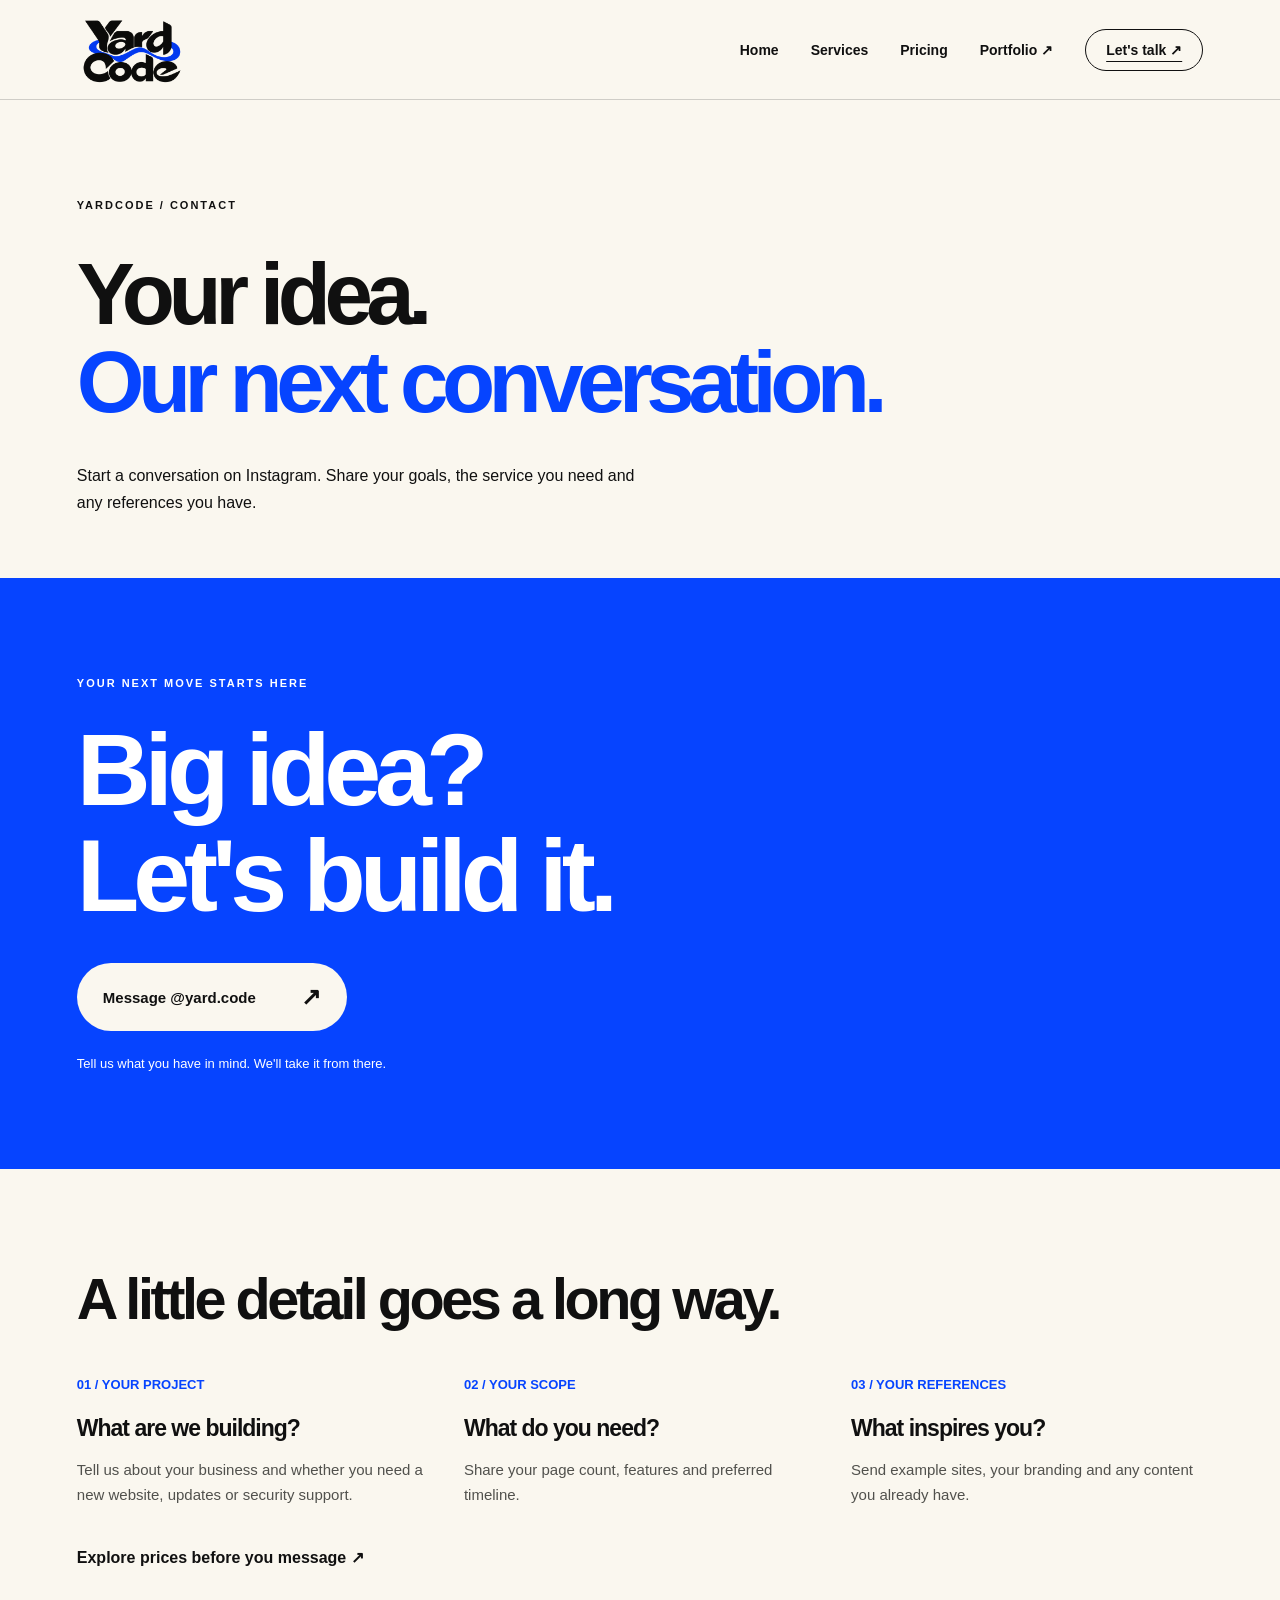
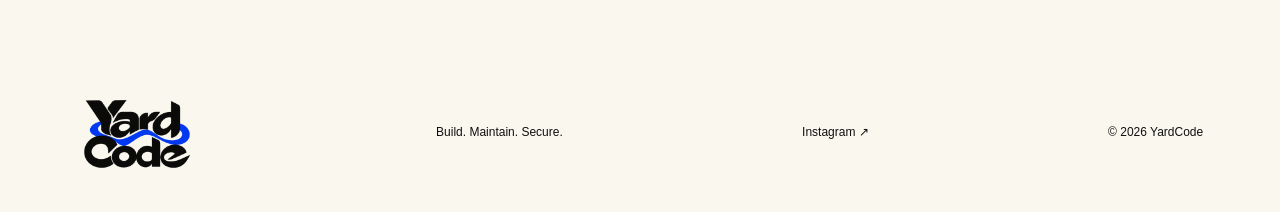
==== contact.html @ db1ac859 "Give navigation destinations their own pages" ====
<!doctype html>
<html lang="en"><head><meta charset="utf-8"><meta name="viewport" content="width=device-width,initial-scale=1"><meta name="description" content="YardCode web design, website maintenance and cybersecurity services. Explore transparent pricing in Jamaican dollars and discuss your project."><meta name="theme-color" content="#0644ff"><title>Contact — YardCode</title><link rel="stylesheet" href="style.css"><script src="app.js" defer></script></head>
<body><a class="skip" href="#main">Skip to content</a>
<header><a class="wordmark" href="index.html" aria-label="YardCode home"><img src="assets/yardcode-logo.png" alt="YardCode" width="1536" height="1024"></a><button class="menu" aria-expanded="false" aria-controls="navigation">Menu +</button><nav id="navigation" aria-label="Main navigation"><a href="index.html">Home</a><a href="services.html">Services</a><a href="pricing.html">Pricing</a><a href="https://kevorwilliams18-a11y.github.io/" target="_blank" rel="noopener noreferrer">Portfolio ↗</a><a class="small-cta" href="contact.html" aria-current="page">Let's talk ↗</a></nav></header>
<main id="main"><section class="page-intro section"><p class="eyebrow">YARDCODE / CONTACT</p><h1>Your idea.<br><em>Our next conversation.</em></h1><p>Start a conversation on Instagram. Share your goals, the service you need and any references you have.</p></section><section class="contact section" id="contact"><p class="eyebrow">YOUR NEXT MOVE STARTS HERE</p><h2>Big idea?<br>Let's build it.</h2><a class="button light instagram" href="https://www.instagram.com/yard.code?psln=MWxhOWpmZmo4ZGNocQ==">Message @yard.code <span>↗</span></a><p>Tell us what you have in mind. We'll take it from there.</p></section><section class="section"><h2>A little detail goes a long way.</h2><div class="process-grid"><article><b>01 / YOUR PROJECT</b><h3>What are we building?</h3><p>Tell us about your business and whether you need a new website, updates or security support.</p></article><article><b>02 / YOUR SCOPE</b><h3>What do you need?</h3><p>Share your page count, features and preferred timeline.</p></article><article><b>03 / YOUR REFERENCES</b><h3>What inspires you?</h3><p>Send example sites, your branding and any content you already have.</p></article></div><a class="text-link" href="pricing.html">Explore prices before you message ↗</a></section></main><footer><a class="wordmark" href="index.html"><img src="assets/yardcode-logo.png" alt="YardCode" width="1536" height="1024"></a><p>Build. Maintain. Secure.</p><a class="instagram" href="https://www.instagram.com/yard.code?psln=MWxhOWpmZmo4ZGNocQ==">Instagram ↗</a><small>© <span id="year">2026</span> YardCode</small></footer></body></html>
---- style.css ----
:root{--paper:#faf7ef;--ink:#101010;--blue:#0644ff;--line:#cfcdc7}*{box-sizing:border-box}html{scroll-behavior:smooth;scroll-padding-top:100px}body{margin:0;background:var(--paper);color:var(--ink);font-family:Arial,Helvetica,sans-serif}a{color:inherit;text-decoration:none}button{font:inherit;cursor:pointer}a:focus-visible,button:focus-visible,[tabindex]:focus-visible{outline:3px solid #ff9c30;outline-offset:5px}.skip{position:fixed;top:-100px;z-index:10;background:var(--ink);color:white;padding:15px}.skip:focus{top:0}header{height:100px;display:flex;justify-content:space-between;align-items:center;padding:0 6%;border-bottom:1px solid var(--line)}.wordmark{font-size:28px;font-weight:900;letter-spacing:-1.7px}.wordmark span{color:var(--blue)}.wordmark b{display:inline-block;margin-left:8px;color:var(--blue)}nav{display:flex;gap:32px;align-items:center;font-size:14px;font-weight:600}.small-cta{border:1px solid var(--ink);border-radius:30px;padding:12px 20px}.menu{display:none}.hero{padding:65px 6% 0;overflow:hidden}.eyebrow{font-size:11px;font-weight:700;letter-spacing:2px;line-height:1.7}.dot{width:8px;height:8px;background:var(--blue);border-radius:50%;display:inline-block;margin-right:8px}h1{font-size:clamp(52px,7.8vw,120px);font-weight:800;letter-spacing:-.075em;line-height:1.02;margin:35px 0}h1 em{font-style:normal;color:var(--blue)}.hero-bottom{display:flex;align-items:center;justify-content:space-between;max-width:1000px}.hero-bottom p{font-size:17px;line-height:1.6}.button{display:inline-flex;justify-content:space-between;gap:45px;align-items:center;background:var(--blue);color:white;border-radius:50px;padding:20px 26px;font-size:15px;font-weight:700;transition:transform .2s}.button:hover{transform:translateY(-3px)}.button span{font-size:24px}.hero-art{height:190px;position:relative;margin:25px -7% 0;display:grid;align-items:end;text-align:right;padding:0 7% 20px}.hero-art svg{position:absolute;width:100%;height:100%;inset:0;z-index:-1}.hero-art path{fill:none;stroke:var(--blue);stroke-width:35}.hero-art span{font-size:10px;letter-spacing:2px;font-weight:700}.section{padding:85px 6%}.section-top{display:flex;justify-content:space-between;gap:40px;align-items:end;margin-bottom:42px}h2{font-size:clamp(35px,4.5vw,65px);line-height:1.03;letter-spacing:-.06em;margin:16px 0}.section-top>p{font-size:14px;line-height:1.7}.service-grid,.process-grid{display:grid;grid-template-columns:repeat(3,1fr);gap:35px}.service-grid article{border-top:1px solid var(--ink);padding-top:28px}.icon{font-size:45px;color:var(--blue)}h3{font-size:23px;letter-spacing:-1px;margin:22px 0 14px}article p{font-size:15px;line-height:1.7;color:#51514d}article a{font-size:13px;font-weight:700;display:inline-block;margin-top:20px}.pricing{background:var(--ink);color:var(--paper)}.tabs{display:flex;gap:12px;border-bottom:1px solid #454545;padding:0 0 24px}.tabs button{background:transparent;border:1px solid #666;color:var(--paper);padding:14px 23px;border-radius:30px}.tabs button[aria-selected=true]{background:var(--blue);border-color:var(--blue)}.price-row{display:grid;grid-template-columns:1fr auto;gap:20px;border-bottom:1px solid #3a3a3a;padding:23px 0}.price-row h3{margin:0;font-size:18px;letter-spacing:-.4px}.price-row p{color:#b9b9b4;font-size:13px;margin:7px 0 0;line-height:1.5}.price-row strong{font-size:21px;white-space:nowrap}.terms{margin:28px 0 20px;border-left:3px solid var(--blue);padding-left:20px;font-size:13px;line-height:1.8;color:#d0d0cb}#price-reference{font-size:12px;text-decoration:underline}.process-grid{margin-top:45px}.process-grid b{color:var(--blue);font-size:13px}.portfolio{border-top:1px solid var(--line);border-bottom:1px solid var(--line);display:grid;grid-template-columns:1fr auto;gap:15px;margin-top:55px;padding:30px 0}.portfolio span{font-size:10px;letter-spacing:1.5px}.portfolio strong{font-size:28px;letter-spacing:-1px;grid-column:1}.portfolio b{font-size:40px;color:var(--blue);grid-column:2;grid-row:1/3}.contact{background:var(--blue);color:white;position:relative}.contact h2{font-size:clamp(60px,8vw,110px);margin:25px 0 35px}.light{background:var(--paper);color:var(--ink)}.contact>p:last-child{font-size:13px;margin-top:25px}footer{padding:40px 6%;display:flex;gap:25px;align-items:center;justify-content:space-between}footer p,footer a:not(.wordmark),footer small{font-size:12px}a:hover{text-decoration:underline}.button:hover,.wordmark:hover{text-decoration:none}@media(min-width:1500px){header,.section,.hero,footer{padding-left:max(6%,calc((100vw - 1320px)/2));padding-right:max(6%,calc((100vw - 1320px)/2))}}@media(max-width:700px){header{height:80px}.menu{display:block;background:none;border:1px solid var(--line);border-radius:20px;padding:9px 14px;font-size:13px}nav{display:none;position:absolute;top:80px;left:0;right:0;padding:25px 6%;background:var(--paper);z-index:3;border-bottom:1px solid var(--line);align-items:start}nav.open{display:flex;flex-direction:column;gap:25px}.hero{padding-top:40px}h1{font-size:clamp(47px,10vw,70px);margin:28px 0}.hero-bottom{align-items:start;flex-direction:column;gap:15px}.hero-bottom p{font-size:15px}.hero-art{height:140px;margin-top:30px}.hero-art span{font-size:8px}.section{padding-top:55px;padding-bottom:55px}.section-top{flex-direction:column;align-items:start;gap:5px}.service-grid,.process-grid{grid-template-columns:1fr;gap:30px}.service-grid article p{max-width:450px}.service-grid article a{margin-top:8px}.tabs{gap:7px}.tabs button{padding:12px 11px;font-size:12px}.price-row{gap:12px}.price-row h3{font-size:15px}.price-row strong{font-size:16px}.price-row p{font-size:12px}.process-grid h3{margin-top:10px}footer{flex-wrap:wrap;gap:20px}footer small{width:100%}.desktop{display:none}}@media(prefers-reduced-motion:reduce){html{scroll-behavior:auto}.button{transition:none}}
.wordmark{display:inline-flex;align-items:center}.wordmark img{display:block;width:110px;height:auto}footer .wordmark img{width:120px}@media(max-width:700px){.wordmark img{width:90px}}

nav a[aria-current="page"]{text-decoration:underline;text-underline-offset:6px}.page-intro{padding-bottom:45px}.page-intro h1{font-size:clamp(48px,6.8vw,96px)}.page-intro em{color:var(--blue);font-style:normal}.page-intro>p:last-child,.home-overview>p{max-width:580px;line-height:1.7}.page-actions{display:flex;align-items:center;gap:30px;flex-wrap:wrap;margin-top:30px}.text-link{display:inline-block;font-weight:700;margin-top:25px}.home-overview{border-top:1px solid var(--line)}@media(max-width:900px) and (min-width:701px){nav{gap:16px;font-size:12px}.small-cta{padding:12px}}
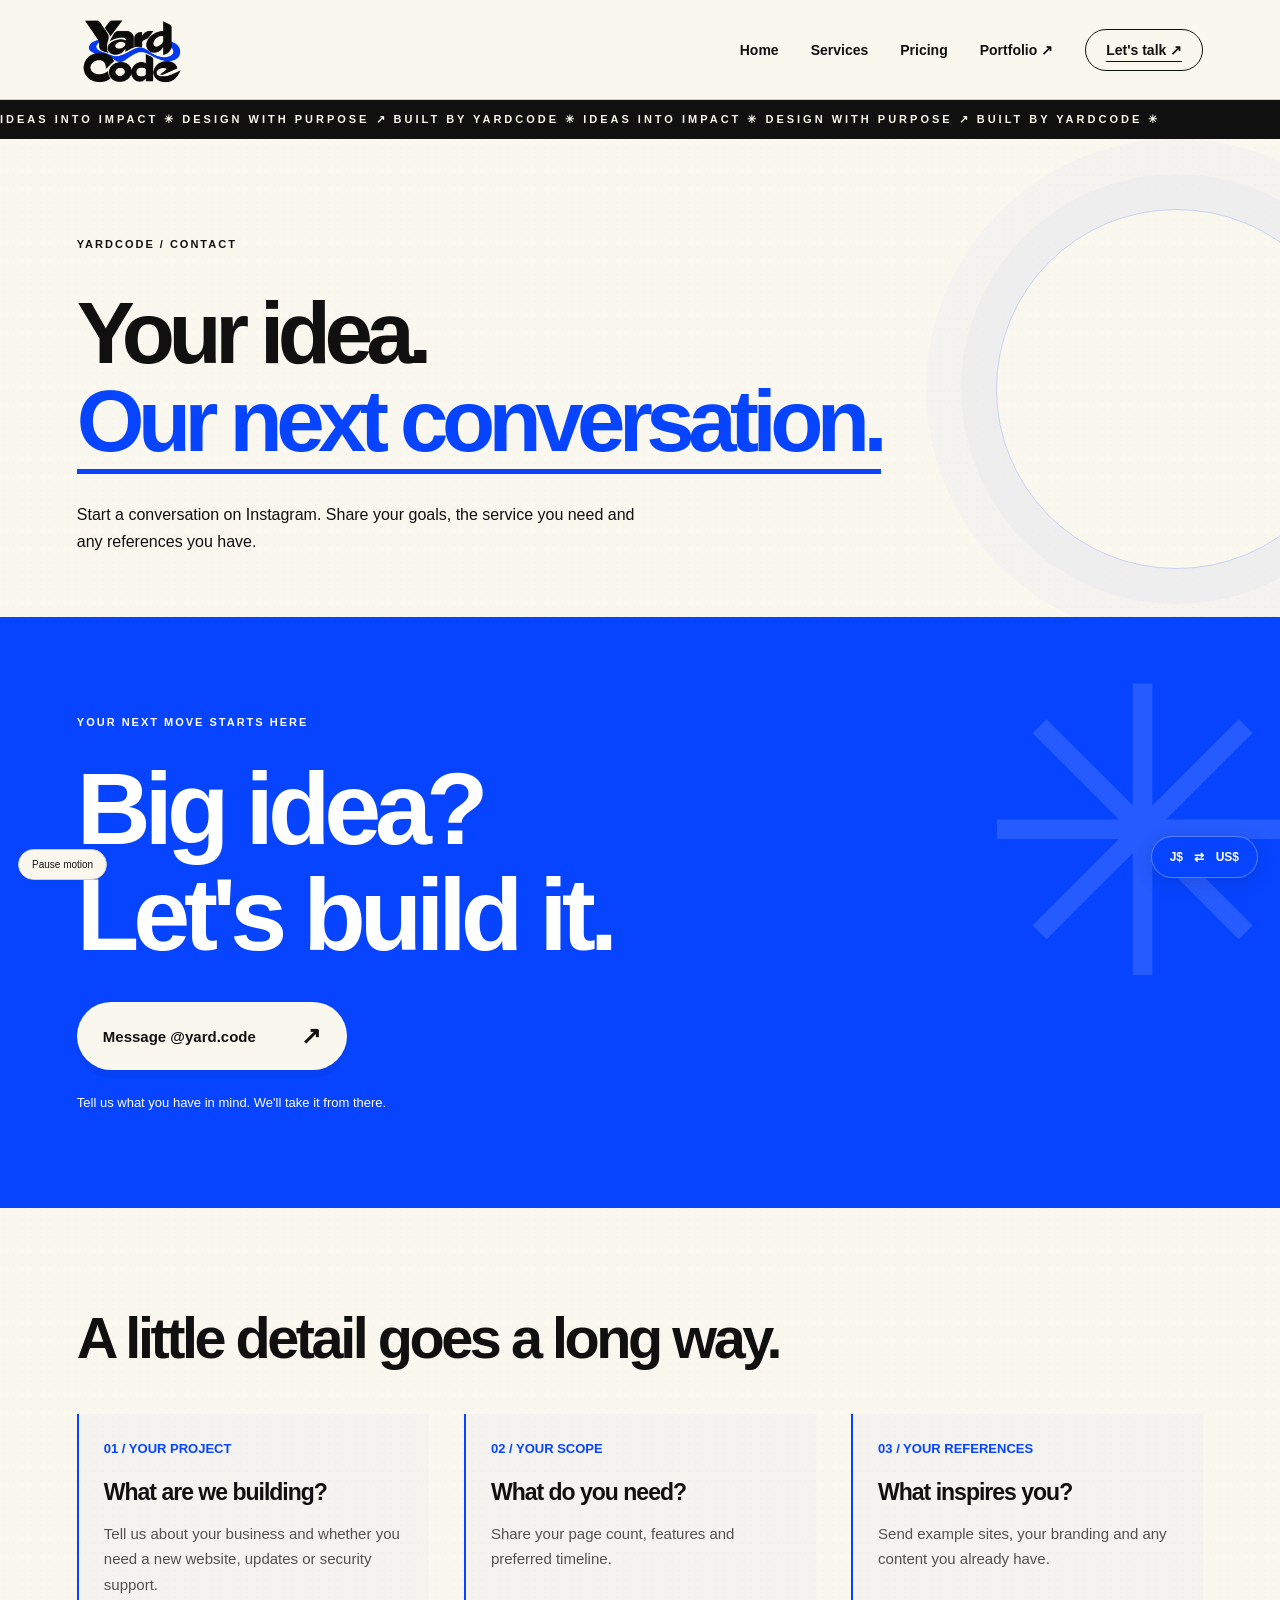
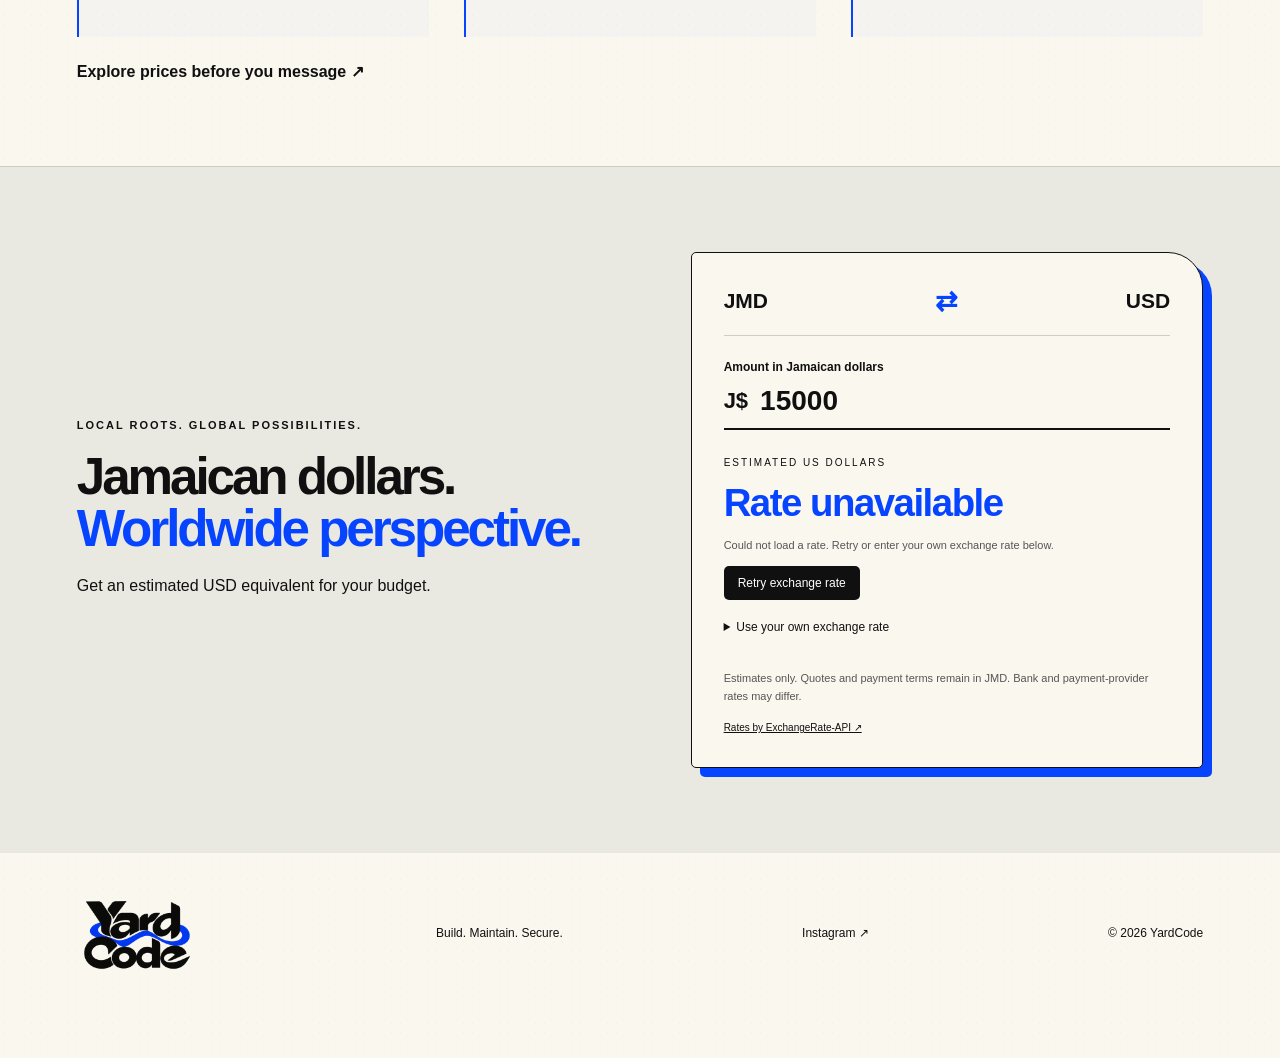
==== commit 7b10f0a1: "Add USD converter and animated studio design" ====
--- a/contact.html
+++ b/contact.html
@@ -1,6 +1,7 @@
 <!doctype html>
-<html lang="en"><head><meta charset="utf-8"><meta name="viewport" content="width=device-width,initial-scale=1"><meta name="description" content="YardCode web design, website maintenance and cybersecurity services. Explore transparent pricing in Jamaican dollars and discuss your project."><meta name="theme-color" content="#0644ff"><title>Contact — YardCode</title><link rel="stylesheet" href="style.css"><script src="app.js" defer></script></head>
+<html lang="en"><head><meta charset="utf-8"><meta name="viewport" content="width=device-width,initial-scale=1"><meta name="description" content="YardCode web design, website maintenance and cybersecurity services. Explore transparent pricing in Jamaican dollars and discuss your project."><meta name="theme-color" content="#0644ff"><title>Contact — YardCode</title><link rel="stylesheet" href="style.css?v=4"><script src="app.js?v=4" defer></script></head>
 <body><a class="skip" href="#main">Skip to content</a>
-<header><a class="wordmark" href="index.html" aria-label="YardCode home"><img src="assets/yardcode-logo.png" alt="YardCode" width="1536" height="1024"></a><button class="menu" aria-expanded="false" aria-controls="navigation">Menu +</button><nav id="navigation" aria-label="Main navigation"><a href="index.html">Home</a><a href="services.html">Services</a><a href="pricing.html">Pricing</a><a href="https://kevorwilliams18-a11y.github.io/" target="_blank" rel="noopener noreferrer">Portfolio ↗</a><a class="small-cta" href="contact.html" aria-current="page">Let's talk ↗</a></nav></header>
-<main id="main"><section class="page-intro section"><p class="eyebrow">YARDCODE / CONTACT</p><h1>Your idea.<br><em>Our next conversation.</em></h1><p>Start a conversation on Instagram. Share your goals, the service you need and any references you have.</p></section><section class="contact section" id="contact"><p class="eyebrow">YOUR NEXT MOVE STARTS HERE</p><h2>Big idea?<br>Let's build it.</h2><a class="button light instagram" href="https://www.instagram.com/yard.code?psln=MWxhOWpmZmo4ZGNocQ==">Message @yard.code <span>↗</span></a><p>Tell us what you have in mind. We'll take it from there.</p></section><section class="section"><h2>A little detail goes a long way.</h2><div class="process-grid"><article><b>01 / YOUR PROJECT</b><h3>What are we building?</h3><p>Tell us about your business and whether you need a new website, updates or security support.</p></article><article><b>02 / YOUR SCOPE</b><h3>What do you need?</h3><p>Share your page count, features and preferred timeline.</p></article><article><b>03 / YOUR REFERENCES</b><h3>What inspires you?</h3><p>Send example sites, your branding and any content you already have.</p></article></div><a class="text-link" href="pricing.html">Explore prices before you message ↗</a></section></main><footer><a class="wordmark" href="index.html"><img src="assets/yardcode-logo.png" alt="YardCode" width="1536" height="1024"></a><p>Build. Maintain. Secure.</p><a class="instagram" href="https://www.instagram.com/yard.code?psln=MWxhOWpmZmo4ZGNocQ==">Instagram ↗</a><small>© <span id="year">2026</span> YardCode</small></footer></body></html>
+<header><a class="wordmark" href="index.html" aria-label="YardCode home"><img src="assets/yardcode-logo.png" alt="YardCode" width="1536" height="1024"></a><button class="menu" aria-expanded="false" aria-controls="navigation">Menu +</button><nav id="navigation" aria-label="Main navigation"><a href="index.html">Home</a><a href="services.html">Services</a><a href="pricing.html">Pricing</a><a href="https://kevorwilliams18-a11y.github.io/" target="_blank" rel="noopener noreferrer">Portfolio ↗</a><a class="small-cta" href="contact.html" aria-current="page">Let's talk ↗</a></nav></header><div class="brand-ticker" aria-hidden="true"><div>IDEAS INTO IMPACT ✳ DESIGN WITH PURPOSE ↗ BUILT BY YARDCODE ✳ IDEAS INTO IMPACT ✳ DESIGN WITH PURPOSE ↗ BUILT BY YARDCODE ✳</div></div>
+<main id="main"><section class="page-intro section"><p class="eyebrow">YARDCODE / CONTACT</p><h1>Your idea.<br><em>Our next conversation.</em></h1><p>Start a conversation on Instagram. Share your goals, the service you need and any references you have.</p></section><section class="contact section" id="contact"><p class="eyebrow">YOUR NEXT MOVE STARTS HERE</p><h2>Big idea?<br>Let's build it.</h2><a class="button light instagram" href="https://www.instagram.com/yard.code?psln=MWxhOWpmZmo4ZGNocQ==">Message @yard.code <span>↗</span></a><p>Tell us what you have in mind. We'll take it from there.</p></section><section class="section"><h2>A little detail goes a long way.</h2><div class="process-grid"><article><b>01 / YOUR PROJECT</b><h3>What are we building?</h3><p>Tell us about your business and whether you need a new website, updates or security support.</p></article><article><b>02 / YOUR SCOPE</b><h3>What do you need?</h3><p>Share your page count, features and preferred timeline.</p></article><article><b>03 / YOUR REFERENCES</b><h3>What inspires you?</h3><p>Send example sites, your branding and any content you already have.</p></article></div><a class="text-link" href="pricing.html">Explore prices before you message ↗</a></section><section class="section currency-section" id="currency-converter"><div><p class="eyebrow">LOCAL ROOTS. GLOBAL POSSIBILITIES.</p><h2>Jamaican dollars.<br><em>Worldwide perspective.</em></h2><p>Get an estimated USD equivalent for your budget.</p></div><div class="converter-card"><div class="converter-heading"><span>JMD</span><b>⇄</b><span>USD</span></div><label for="jmd-amount">Amount in Jamaican dollars</label><div class="amount-field"><span>J$</span><input id="jmd-amount" type="number" min="0" step="any" value="15000" inputmode="decimal"></div><p class="conversion-label">ESTIMATED US DOLLARS</p><output id="usd-result" for="jmd-amount" aria-live="polite">Loading rate…</output><p id="fx-status" role="status">Checking the latest available exchange rate.</p><button type="button" id="fx-retry" hidden>Retry exchange rate</button><details class="manual-rate"><summary>Use your own exchange rate</summary><label for="manual-rate">JMD for 1 USD</label><input id="manual-rate" type="number" min="0.000001" step="any" placeholder="Enter a rate"><button type="button" id="fx-manual">Apply rate</button></details><p class="fx-note">Estimates only. Quotes and payment terms remain in JMD. Bank and payment-provider rates may differ.</p><a href="https://www.exchangerate-api.com" target="_blank" rel="noopener noreferrer">Rates by ExchangeRate-API ↗</a></div></section><a class="converter-fab" href="#currency-converter" aria-label="Open JMD to USD converter">J$ <span>⇄</span> US$</a><button class="motion-toggle" type="button" aria-pressed="false">Pause motion</button></main><footer><a class="wordmark" href="index.html"><img src="assets/yardcode-logo.png" alt="YardCode" width="1536" height="1024"></a><p>Build. Maintain. Secure.</p><a class="instagram" href="https://www.instagram.com/yard.code?psln=MWxhOWpmZmo4ZGNocQ==">Instagram ↗</a><small>© <span id="year">2026</span> YardCode</small></footer></body></html>
 
+
--- a/style.css
+++ b/style.css
@@ -2,3 +2,13 @@
 .wordmark{display:inline-flex;align-items:center}.wordmark img{display:block;width:110px;height:auto}footer .wordmark img{width:120px}@media(max-width:700px){.wordmark img{width:90px}}
 
 nav a[aria-current="page"]{text-decoration:underline;text-underline-offset:6px}.page-intro{padding-bottom:45px}.page-intro h1{font-size:clamp(48px,6.8vw,96px)}.page-intro em{color:var(--blue);font-style:normal}.page-intro>p:last-child,.home-overview>p{max-width:580px;line-height:1.7}.page-actions{display:flex;align-items:center;gap:30px;flex-wrap:wrap;margin-top:30px}.text-link{display:inline-block;font-weight:700;margin-top:25px}.home-overview{border-top:1px solid var(--line)}@media(max-width:900px) and (min-width:701px){nav{gap:16px;font-size:12px}.small-cta{padding:12px}}
+
+.service-jump{padding-top:20px;padding-bottom:30px}.service-jump .page-actions{margin-top:15px;font-size:14px;font-weight:700}.service-catalog{border-top:1px solid var(--line)}.catalog-intro{max-width:690px;font-size:17px;line-height:1.7;margin:22px 0 35px}.catalog-grid{display:grid;grid-template-columns:repeat(2,minmax(0,1fr));gap:0 45px}.catalog-grid article{border-top:1px solid var(--line);padding:6px 0 22px}.catalog-grid h3{font-size:21px}.catalog-note{border-left:3px solid var(--blue);padding-left:18px;font-size:13px;line-height:1.7;max-width:700px;margin:25px 0 0}@media(max-width:700px){.catalog-grid{grid-template-columns:1fr}.service-jump .page-actions{gap:20px}.catalog-intro{font-size:15px}}
+
+/* YardCode: the electric studio */
+body{background-image:radial-gradient(#0644ff0c .7px,transparent .7px);background-size:9px 9px}header{background:var(--paper);position:relative;z-index:5}.wordmark{transition:transform .35s}.wordmark:hover{transform:rotate(-5deg) scale(1.05)}nav a{position:relative}nav a:not(.small-cta):after{content:'';position:absolute;height:2px;left:0;right:0;bottom:-7px;background:var(--blue);transform:scaleX(0);transform-origin:left;transition:transform .3s}nav a:hover:after{transform:scaleX(1)}
+.brand-ticker{background:var(--ink);color:var(--paper);overflow:hidden;padding:13px 0;font-size:11px;letter-spacing:3px;font-weight:700;white-space:nowrap}.brand-ticker>div{width:max-content;animation:ticker-drift 30s linear infinite}.hero,.page-intro{position:relative;isolation:isolate}.hero:before,.page-intro:before{content:'';position:absolute;z-index:-1;width:clamp(180px,28vw,440px);aspect-ratio:1;right:-6%;top:70px;border:1px solid #0644ff35;border-radius:50%;box-shadow:0 0 0 35px #0644ff06,0 0 0 70px #0644ff05;animation:orbit-breathe 9s ease-in-out infinite;pointer-events:none}.hero h1,.page-intro h1{animation:headline-arrive .8s both}.hero h1 em,.page-intro h1 em{position:relative}.hero h1 em:after,.page-intro h1 em:after{content:'';position:absolute;left:0;right:0;bottom:-5px;height:5px;background:var(--blue);transform-origin:left;animation:ink-line 1s .6s both}.hero-art svg{animation:ribbon-flow 7s ease-in-out infinite alternate}.dot{animation:signal-pulse 2.5s infinite}.button{box-shadow:0 8px 0 #0000000c;transition:transform .25s,box-shadow .25s}.button:hover{transform:translateY(-5px) rotate(-1deg);box-shadow:0 13px 0 #00000012}.button span{transition:transform .3s}.button:hover span{transform:translate(4px,-4px)}
+.catalog-grid{counter-reset:offer}.catalog-grid article{counter-increment:offer;position:relative;padding:25px 24px 25px;border:1px solid var(--line);margin-bottom:16px;border-radius:4px 24px 4px 4px;background:#faf7efcc;transition:transform .3s,background .3s,box-shadow .3s}.catalog-grid article:before{content:counter(offer,decimal-leading-zero);font-size:10px;letter-spacing:2px;color:var(--blue);font-weight:bold}.catalog-grid article:after{content:'↗';position:absolute;right:22px;top:20px;color:var(--blue);font-size:22px;transition:transform .3s}.catalog-grid article:hover{transform:translateY(-5px);background:#fffdf8;box-shadow:6px 7px 0 #0644ff14}.catalog-grid article:hover:after{transform:rotate(45deg)}.catalog-grid h3{margin-top:16px}.catalog-grid article p{margin-bottom:0}.process-grid article{padding:25px;border-left:2px solid var(--blue);background:#0644ff05;transition:background .3s}.process-grid article:hover{background:#0644ff0c}.portfolio{transition:padding .3s,background .3s}.portfolio:hover{padding-left:20px;padding-right:20px;background:#0644ff08}.contact{overflow:hidden}.contact:after{content:'✳';position:absolute;font-size:400px;line-height:1;right:-30px;top:20px;opacity:.12;animation:studio-spin 70s linear infinite;pointer-events:none}
+.currency-section{background:#eae9e1;display:grid;grid-template-columns:1.1fr 1fr;gap:50px;align-items:center;border-top:1px solid var(--line);position:relative}.currency-section h2{font-size:clamp(34px,4vw,58px)}.currency-section h2 em{font-style:normal;color:var(--blue)}.currency-section>div>p:not(.eyebrow){line-height:1.7}.converter-card{background:var(--paper);padding:32px;border:1px solid var(--ink);border-radius:5px 35px 5px 5px;box-shadow:9px 9px 0 var(--blue)}.converter-heading{display:flex;align-items:center;justify-content:space-between;border-bottom:1px solid var(--line);padding-bottom:18px;margin-bottom:24px;font-weight:800;font-size:21px}.converter-heading b{color:var(--blue);font-size:27px}.converter-card label{display:block;font-size:12px;font-weight:700;margin-bottom:10px}.amount-field{display:flex;align-items:center;border-bottom:2px solid var(--ink);padding-bottom:10px;gap:10px;font-weight:700;font-size:22px}.amount-field input{width:100%;border:0;background:transparent;font:inherit;font-size:28px;min-width:0;color:var(--ink)}.converter-card input:focus-visible{outline:2px solid var(--blue);outline-offset:3px}.conversion-label{font-size:10px;letter-spacing:2px;margin:24px 0 10px}.converter-card output{display:block;color:var(--blue);font-size:clamp(27px,3vw,42px);font-weight:800;letter-spacing:-1.5px;overflow-wrap:anywhere}#fx-status,.fx-note{font-size:11px;line-height:1.7;color:#555}.converter-card>a{font-size:10px;text-decoration:underline}.manual-rate{font-size:12px;margin:20px 0}.manual-rate summary{cursor:pointer;margin-bottom:15px}.manual-rate input{width:100%;padding:10px;border:1px solid var(--line);border-radius:4px;background:var(--paper);margin-bottom:10px}.manual-rate button,#fx-retry{background:var(--ink);border:0;color:white;padding:10px 14px;border-radius:5px;font-size:12px}.converter-fab{position:fixed;z-index:8;bottom:22px;right:22px;border:1px solid #ffffff50;background:var(--blue);color:white;padding:13px 18px;border-radius:30px;box-shadow:0 4px 20px #0002;font-size:12px;font-weight:700;transition:transform .3s}.converter-fab:hover{transform:translateY(-4px);text-decoration:none}.converter-fab span{padding:0 8px}.motion-toggle{position:fixed;z-index:8;bottom:20px;left:18px;background:var(--paper);color:var(--ink);border:1px solid var(--line);padding:9px 13px;border-radius:20px;font-size:10px}.currency-switch{display:flex;gap:10px;align-items:center;flex-wrap:wrap;margin-bottom:28px;font-size:12px}.currency-switch button{border:1px solid #777;background:none;color:var(--paper);padding:10px 18px;border-radius:22px}.currency-switch button[aria-pressed=true]{background:var(--paper);color:var(--ink)}.currency-switch button:disabled{opacity:.4;cursor:wait}#pricing-fx-note{width:100%;font-size:11px;color:#b9b9b4}.reveal{opacity:0;transform:translateY(22px);transition:opacity .65s var(--delay,0ms),transform .65s var(--delay,0ms)}.reveal.is-visible{opacity:1;transform:translateY(0)}footer{padding-bottom:85px}
+@keyframes ticker-drift{to{transform:translateX(-50%)}}@keyframes orbit-breathe{50%{transform:translate(-25px,20px) scale(.88)}}@keyframes ribbon-flow{to{transform:translateY(12px) scaleX(1.05)}}@keyframes headline-arrive{from{opacity:0;transform:translateY(20px)}to{opacity:1;transform:translateY(0)}}@keyframes ink-line{from{transform:scaleX(0)}to{transform:scaleX(1)}}@keyframes signal-pulse{50%{box-shadow:0 0 0 6px #0644ff15}}@keyframes studio-spin{to{transform:rotate(360deg)}}
+.motion-paused *,.motion-paused *:before,.motion-paused *:after{animation:none!important;transition:none!important}.motion-paused .reveal{opacity:1;transform:none}.motion-paused{scroll-behavior:auto}@media(max-width:700px){.currency-section{grid-template-columns:1fr;gap:30px}.converter-card{padding:24px;box-shadow:6px 6px 0 var(--blue)}.brand-ticker{font-size:9px;padding:10px 0}.hero:before,.page-intro:before{opacity:.5}.converter-fab{bottom:15px;right:12px;font-size:11px}.contact:after{font-size:260px}.motion-toggle{bottom:17px;left:12px}.catalog-grid article:hover{transform:none}.hero h1 em:after,.page-intro h1 em:after{height:3px}}@media(prefers-reduced-motion:reduce){*,*:before,*:after{animation:none!important;transition:none!important}.reveal{opacity:1;transform:none}}
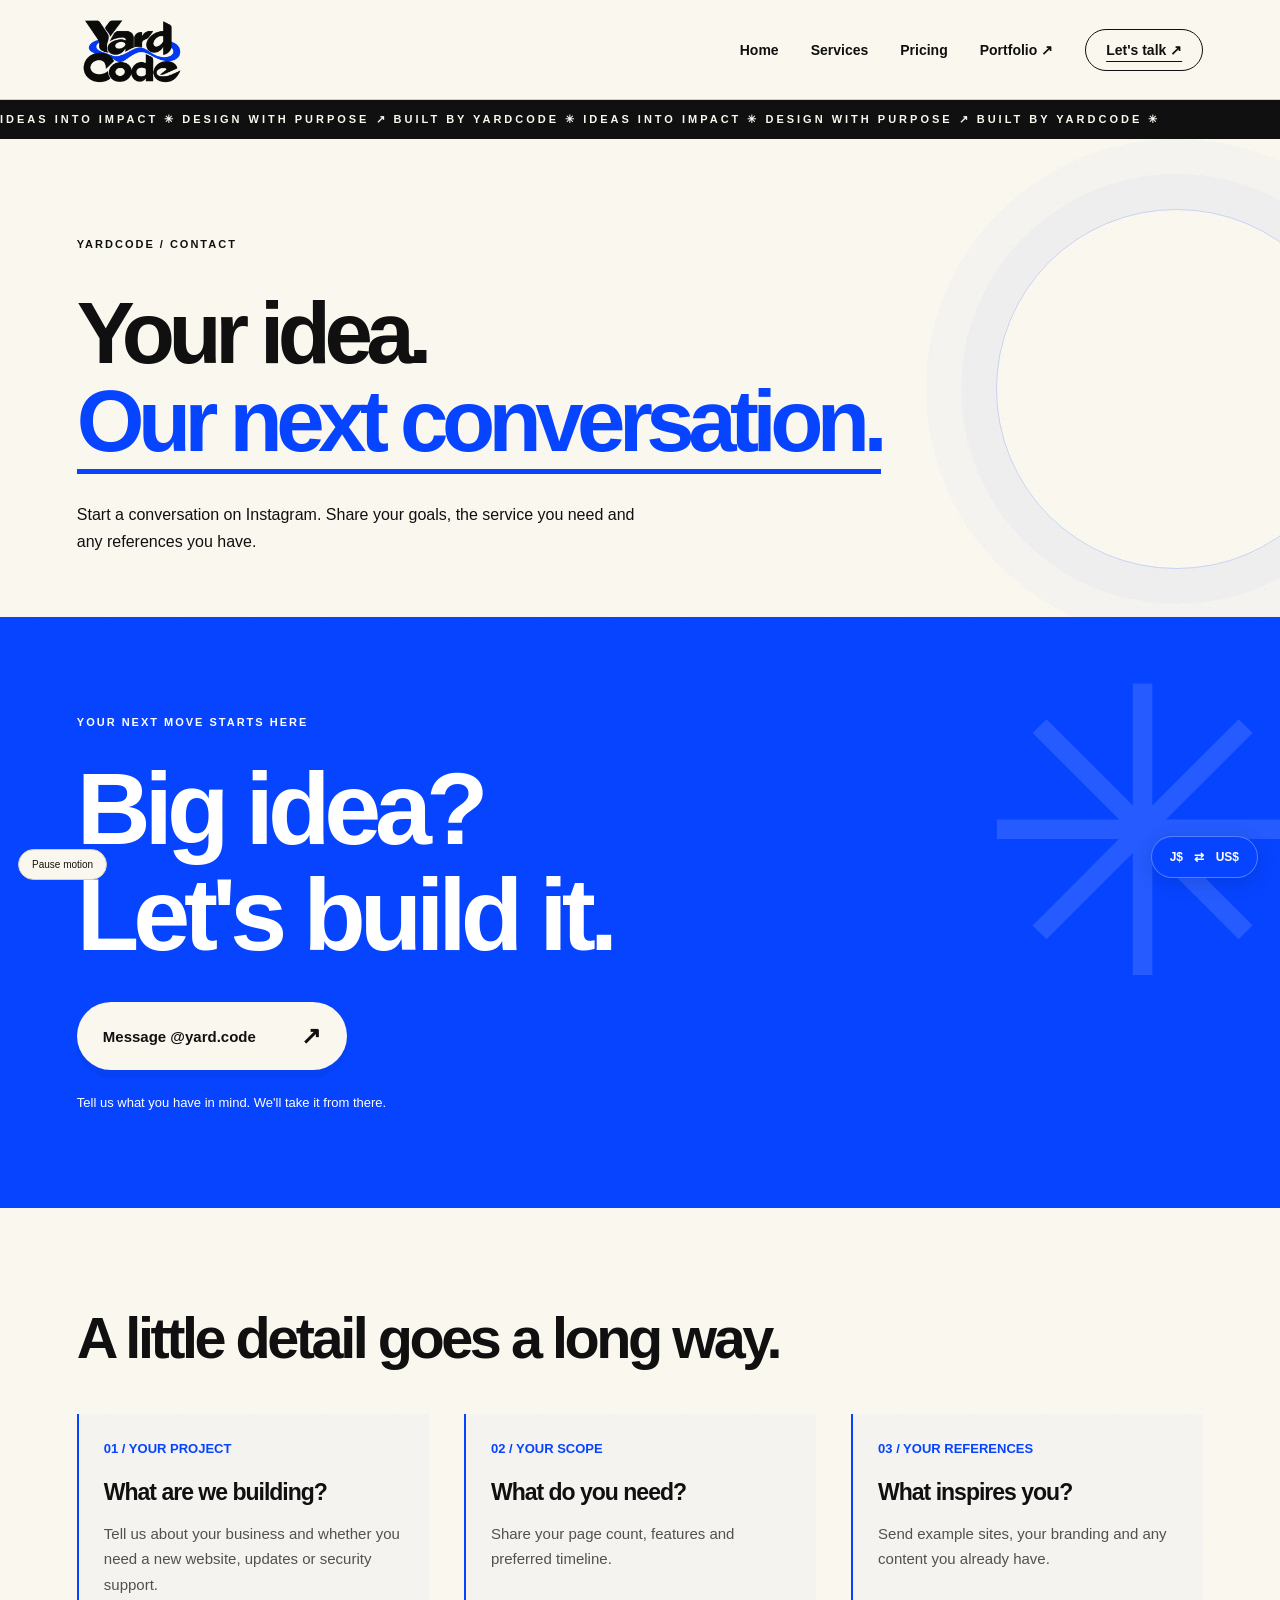
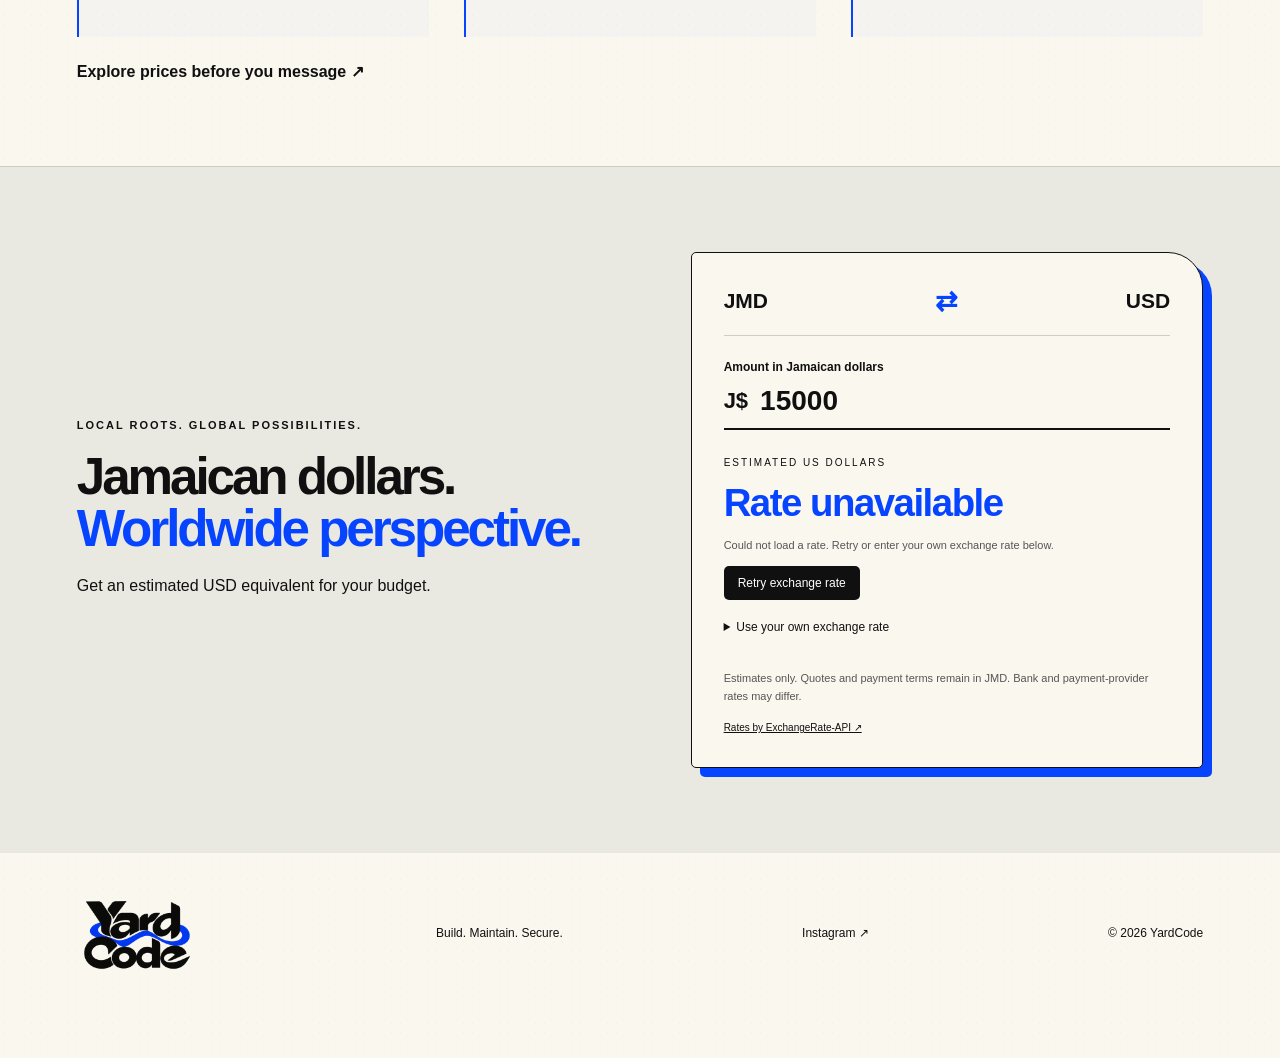
==== commit 7a9ad8c0: "Keep animated accents within page boundaries" ====
--- a/contact.html
+++ b/contact.html
@@ -1,7 +1,8 @@
 <!doctype html>
-<html lang="en"><head><meta charset="utf-8"><meta name="viewport" content="width=device-width,initial-scale=1"><meta name="description" content="YardCode web design, website maintenance and cybersecurity services. Explore transparent pricing in Jamaican dollars and discuss your project."><meta name="theme-color" content="#0644ff"><title>Contact — YardCode</title><link rel="stylesheet" href="style.css?v=4"><script src="app.js?v=4" defer></script></head>
+<html lang="en"><head><meta charset="utf-8"><meta name="viewport" content="width=device-width,initial-scale=1"><meta name="description" content="YardCode web design, website maintenance and cybersecurity services. Explore transparent pricing in Jamaican dollars and discuss your project."><meta name="theme-color" content="#0644ff"><title>Contact — YardCode</title><link rel="stylesheet" href="style.css?v=5"><script src="app.js?v=4" defer></script></head>
 <body><a class="skip" href="#main">Skip to content</a>
 <header><a class="wordmark" href="index.html" aria-label="YardCode home"><img src="assets/yardcode-logo.png" alt="YardCode" width="1536" height="1024"></a><button class="menu" aria-expanded="false" aria-controls="navigation">Menu +</button><nav id="navigation" aria-label="Main navigation"><a href="index.html">Home</a><a href="services.html">Services</a><a href="pricing.html">Pricing</a><a href="https://kevorwilliams18-a11y.github.io/" target="_blank" rel="noopener noreferrer">Portfolio ↗</a><a class="small-cta" href="contact.html" aria-current="page">Let's talk ↗</a></nav></header><div class="brand-ticker" aria-hidden="true"><div>IDEAS INTO IMPACT ✳ DESIGN WITH PURPOSE ↗ BUILT BY YARDCODE ✳ IDEAS INTO IMPACT ✳ DESIGN WITH PURPOSE ↗ BUILT BY YARDCODE ✳</div></div>
 <main id="main"><section class="page-intro section"><p class="eyebrow">YARDCODE / CONTACT</p><h1>Your idea.<br><em>Our next conversation.</em></h1><p>Start a conversation on Instagram. Share your goals, the service you need and any references you have.</p></section><section class="contact section" id="contact"><p class="eyebrow">YOUR NEXT MOVE STARTS HERE</p><h2>Big idea?<br>Let's build it.</h2><a class="button light instagram" href="https://www.instagram.com/yard.code?psln=MWxhOWpmZmo4ZGNocQ==">Message @yard.code <span>↗</span></a><p>Tell us what you have in mind. We'll take it from there.</p></section><section class="section"><h2>A little detail goes a long way.</h2><div class="process-grid"><article><b>01 / YOUR PROJECT</b><h3>What are we building?</h3><p>Tell us about your business and whether you need a new website, updates or security support.</p></article><article><b>02 / YOUR SCOPE</b><h3>What do you need?</h3><p>Share your page count, features and preferred timeline.</p></article><article><b>03 / YOUR REFERENCES</b><h3>What inspires you?</h3><p>Send example sites, your branding and any content you already have.</p></article></div><a class="text-link" href="pricing.html">Explore prices before you message ↗</a></section><section class="section currency-section" id="currency-converter"><div><p class="eyebrow">LOCAL ROOTS. GLOBAL POSSIBILITIES.</p><h2>Jamaican dollars.<br><em>Worldwide perspective.</em></h2><p>Get an estimated USD equivalent for your budget.</p></div><div class="converter-card"><div class="converter-heading"><span>JMD</span><b>⇄</b><span>USD</span></div><label for="jmd-amount">Amount in Jamaican dollars</label><div class="amount-field"><span>J$</span><input id="jmd-amount" type="number" min="0" step="any" value="15000" inputmode="decimal"></div><p class="conversion-label">ESTIMATED US DOLLARS</p><output id="usd-result" for="jmd-amount" aria-live="polite">Loading rate…</output><p id="fx-status" role="status">Checking the latest available exchange rate.</p><button type="button" id="fx-retry" hidden>Retry exchange rate</button><details class="manual-rate"><summary>Use your own exchange rate</summary><label for="manual-rate">JMD for 1 USD</label><input id="manual-rate" type="number" min="0.000001" step="any" placeholder="Enter a rate"><button type="button" id="fx-manual">Apply rate</button></details><p class="fx-note">Estimates only. Quotes and payment terms remain in JMD. Bank and payment-provider rates may differ.</p><a href="https://www.exchangerate-api.com" target="_blank" rel="noopener noreferrer">Rates by ExchangeRate-API ↗</a></div></section><a class="converter-fab" href="#currency-converter" aria-label="Open JMD to USD converter">J$ <span>⇄</span> US$</a><button class="motion-toggle" type="button" aria-pressed="false">Pause motion</button></main><footer><a class="wordmark" href="index.html"><img src="assets/yardcode-logo.png" alt="YardCode" width="1536" height="1024"></a><p>Build. Maintain. Secure.</p><a class="instagram" href="https://www.instagram.com/yard.code?psln=MWxhOWpmZmo4ZGNocQ==">Instagram ↗</a><small>© <span id="year">2026</span> YardCode</small></footer></body></html>
 
 
+
--- a/style.css
+++ b/style.css
@@ -12,3 +12,4 @@
 .currency-section{background:#eae9e1;display:grid;grid-template-columns:1.1fr 1fr;gap:50px;align-items:center;border-top:1px solid var(--line);position:relative}.currency-section h2{font-size:clamp(34px,4vw,58px)}.currency-section h2 em{font-style:normal;color:var(--blue)}.currency-section>div>p:not(.eyebrow){line-height:1.7}.converter-card{background:var(--paper);padding:32px;border:1px solid var(--ink);border-radius:5px 35px 5px 5px;box-shadow:9px 9px 0 var(--blue)}.converter-heading{display:flex;align-items:center;justify-content:space-between;border-bottom:1px solid var(--line);padding-bottom:18px;margin-bottom:24px;font-weight:800;font-size:21px}.converter-heading b{color:var(--blue);font-size:27px}.converter-card label{display:block;font-size:12px;font-weight:700;margin-bottom:10px}.amount-field{display:flex;align-items:center;border-bottom:2px solid var(--ink);padding-bottom:10px;gap:10px;font-weight:700;font-size:22px}.amount-field input{width:100%;border:0;background:transparent;font:inherit;font-size:28px;min-width:0;color:var(--ink)}.converter-card input:focus-visible{outline:2px solid var(--blue);outline-offset:3px}.conversion-label{font-size:10px;letter-spacing:2px;margin:24px 0 10px}.converter-card output{display:block;color:var(--blue);font-size:clamp(27px,3vw,42px);font-weight:800;letter-spacing:-1.5px;overflow-wrap:anywhere}#fx-status,.fx-note{font-size:11px;line-height:1.7;color:#555}.converter-card>a{font-size:10px;text-decoration:underline}.manual-rate{font-size:12px;margin:20px 0}.manual-rate summary{cursor:pointer;margin-bottom:15px}.manual-rate input{width:100%;padding:10px;border:1px solid var(--line);border-radius:4px;background:var(--paper);margin-bottom:10px}.manual-rate button,#fx-retry{background:var(--ink);border:0;color:white;padding:10px 14px;border-radius:5px;font-size:12px}.converter-fab{position:fixed;z-index:8;bottom:22px;right:22px;border:1px solid #ffffff50;background:var(--blue);color:white;padding:13px 18px;border-radius:30px;box-shadow:0 4px 20px #0002;font-size:12px;font-weight:700;transition:transform .3s}.converter-fab:hover{transform:translateY(-4px);text-decoration:none}.converter-fab span{padding:0 8px}.motion-toggle{position:fixed;z-index:8;bottom:20px;left:18px;background:var(--paper);color:var(--ink);border:1px solid var(--line);padding:9px 13px;border-radius:20px;font-size:10px}.currency-switch{display:flex;gap:10px;align-items:center;flex-wrap:wrap;margin-bottom:28px;font-size:12px}.currency-switch button{border:1px solid #777;background:none;color:var(--paper);padding:10px 18px;border-radius:22px}.currency-switch button[aria-pressed=true]{background:var(--paper);color:var(--ink)}.currency-switch button:disabled{opacity:.4;cursor:wait}#pricing-fx-note{width:100%;font-size:11px;color:#b9b9b4}.reveal{opacity:0;transform:translateY(22px);transition:opacity .65s var(--delay,0ms),transform .65s var(--delay,0ms)}.reveal.is-visible{opacity:1;transform:translateY(0)}footer{padding-bottom:85px}
 @keyframes ticker-drift{to{transform:translateX(-50%)}}@keyframes orbit-breathe{50%{transform:translate(-25px,20px) scale(.88)}}@keyframes ribbon-flow{to{transform:translateY(12px) scaleX(1.05)}}@keyframes headline-arrive{from{opacity:0;transform:translateY(20px)}to{opacity:1;transform:translateY(0)}}@keyframes ink-line{from{transform:scaleX(0)}to{transform:scaleX(1)}}@keyframes signal-pulse{50%{box-shadow:0 0 0 6px #0644ff15}}@keyframes studio-spin{to{transform:rotate(360deg)}}
 .motion-paused *,.motion-paused *:before,.motion-paused *:after{animation:none!important;transition:none!important}.motion-paused .reveal{opacity:1;transform:none}.motion-paused{scroll-behavior:auto}@media(max-width:700px){.currency-section{grid-template-columns:1fr;gap:30px}.converter-card{padding:24px;box-shadow:6px 6px 0 var(--blue)}.brand-ticker{font-size:9px;padding:10px 0}.hero:before,.page-intro:before{opacity:.5}.converter-fab{bottom:15px;right:12px;font-size:11px}.contact:after{font-size:260px}.motion-toggle{bottom:17px;left:12px}.catalog-grid article:hover{transform:none}.hero h1 em:after,.page-intro h1 em:after{height:3px}}@media(prefers-reduced-motion:reduce){*,*:before,*:after{animation:none!important;transition:none!important}.reveal{opacity:1;transform:none}}
+.page-intro{overflow:hidden}.currency-section>div{min-width:0}.converter-card{min-width:0}
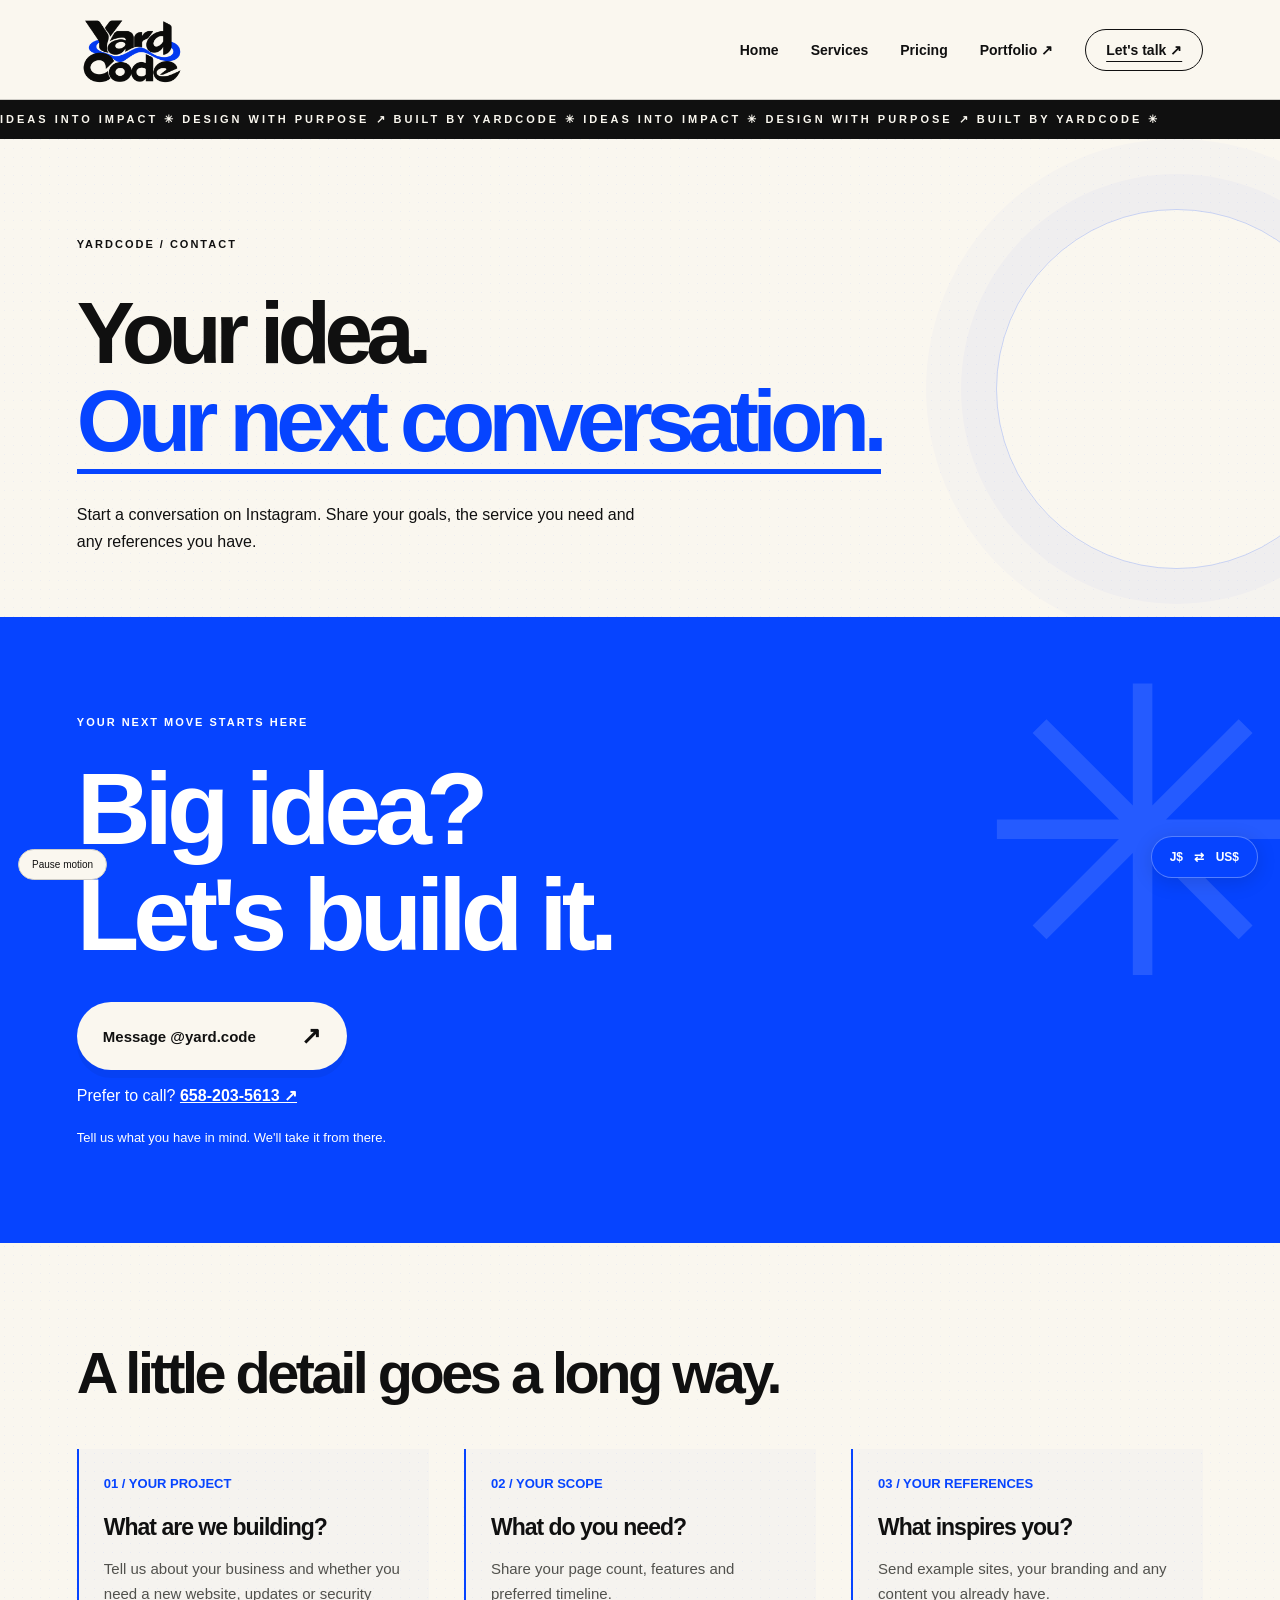
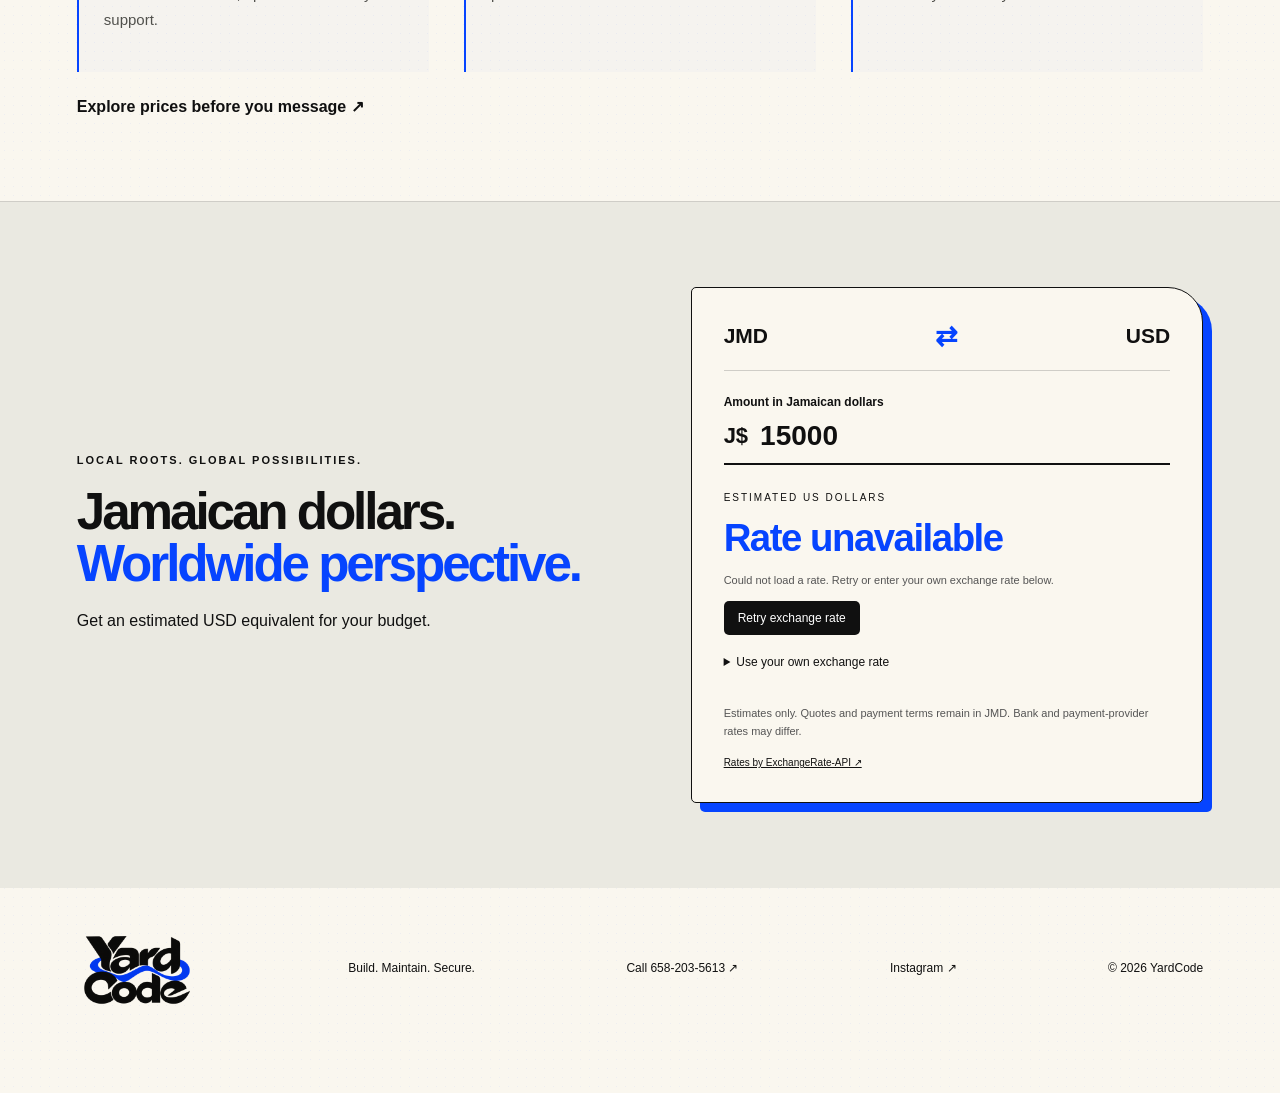
==== commit 512dee1d: "Add business phone number and tap-to-call links" ====
--- a/contact.html
+++ b/contact.html
@@ -2,7 +2,8 @@
 <html lang="en"><head><meta charset="utf-8"><meta name="viewport" content="width=device-width,initial-scale=1"><meta name="description" content="YardCode web design, website maintenance and cybersecurity services. Explore transparent pricing in Jamaican dollars and discuss your project."><meta name="theme-color" content="#0644ff"><title>Contact — YardCode</title><link rel="stylesheet" href="style.css?v=5"><script src="app.js?v=4" defer></script></head>
 <body><a class="skip" href="#main">Skip to content</a>
 <header><a class="wordmark" href="index.html" aria-label="YardCode home"><img src="assets/yardcode-logo.png" alt="YardCode" width="1536" height="1024"></a><button class="menu" aria-expanded="false" aria-controls="navigation">Menu +</button><nav id="navigation" aria-label="Main navigation"><a href="index.html">Home</a><a href="services.html">Services</a><a href="pricing.html">Pricing</a><a href="https://kevorwilliams18-a11y.github.io/" target="_blank" rel="noopener noreferrer">Portfolio ↗</a><a class="small-cta" href="contact.html" aria-current="page">Let's talk ↗</a></nav></header><div class="brand-ticker" aria-hidden="true"><div>IDEAS INTO IMPACT ✳ DESIGN WITH PURPOSE ↗ BUILT BY YARDCODE ✳ IDEAS INTO IMPACT ✳ DESIGN WITH PURPOSE ↗ BUILT BY YARDCODE ✳</div></div>
-<main id="main"><section class="page-intro section"><p class="eyebrow">YARDCODE / CONTACT</p><h1>Your idea.<br><em>Our next conversation.</em></h1><p>Start a conversation on Instagram. Share your goals, the service you need and any references you have.</p></section><section class="contact section" id="contact"><p class="eyebrow">YOUR NEXT MOVE STARTS HERE</p><h2>Big idea?<br>Let's build it.</h2><a class="button light instagram" href="https://www.instagram.com/yard.code?psln=MWxhOWpmZmo4ZGNocQ==">Message @yard.code <span>↗</span></a><p>Tell us what you have in mind. We'll take it from there.</p></section><section class="section"><h2>A little detail goes a long way.</h2><div class="process-grid"><article><b>01 / YOUR PROJECT</b><h3>What are we building?</h3><p>Tell us about your business and whether you need a new website, updates or security support.</p></article><article><b>02 / YOUR SCOPE</b><h3>What do you need?</h3><p>Share your page count, features and preferred timeline.</p></article><article><b>03 / YOUR REFERENCES</b><h3>What inspires you?</h3><p>Send example sites, your branding and any content you already have.</p></article></div><a class="text-link" href="pricing.html">Explore prices before you message ↗</a></section><section class="section currency-section" id="currency-converter"><div><p class="eyebrow">LOCAL ROOTS. GLOBAL POSSIBILITIES.</p><h2>Jamaican dollars.<br><em>Worldwide perspective.</em></h2><p>Get an estimated USD equivalent for your budget.</p></div><div class="converter-card"><div class="converter-heading"><span>JMD</span><b>⇄</b><span>USD</span></div><label for="jmd-amount">Amount in Jamaican dollars</label><div class="amount-field"><span>J$</span><input id="jmd-amount" type="number" min="0" step="any" value="15000" inputmode="decimal"></div><p class="conversion-label">ESTIMATED US DOLLARS</p><output id="usd-result" for="jmd-amount" aria-live="polite">Loading rate…</output><p id="fx-status" role="status">Checking the latest available exchange rate.</p><button type="button" id="fx-retry" hidden>Retry exchange rate</button><details class="manual-rate"><summary>Use your own exchange rate</summary><label for="manual-rate">JMD for 1 USD</label><input id="manual-rate" type="number" min="0.000001" step="any" placeholder="Enter a rate"><button type="button" id="fx-manual">Apply rate</button></details><p class="fx-note">Estimates only. Quotes and payment terms remain in JMD. Bank and payment-provider rates may differ.</p><a href="https://www.exchangerate-api.com" target="_blank" rel="noopener noreferrer">Rates by ExchangeRate-API ↗</a></div></section><a class="converter-fab" href="#currency-converter" aria-label="Open JMD to USD converter">J$ <span>⇄</span> US$</a><button class="motion-toggle" type="button" aria-pressed="false">Pause motion</button></main><footer><a class="wordmark" href="index.html"><img src="assets/yardcode-logo.png" alt="YardCode" width="1536" height="1024"></a><p>Build. Maintain. Secure.</p><a class="instagram" href="https://www.instagram.com/yard.code?psln=MWxhOWpmZmo4ZGNocQ==">Instagram ↗</a><small>© <span id="year">2026</span> YardCode</small></footer></body></html>
+<main id="main"><section class="page-intro section"><p class="eyebrow">YARDCODE / CONTACT</p><h1>Your idea.<br><em>Our next conversation.</em></h1><p>Start a conversation on Instagram. Share your goals, the service you need and any references you have.</p></section><section class="contact section" id="contact"><p class="eyebrow">YOUR NEXT MOVE STARTS HERE</p><h2>Big idea?<br>Let's build it.</h2><a class="button light instagram" href="https://www.instagram.com/yard.code?psln=MWxhOWpmZmo4ZGNocQ==">Message @yard.code <span>↗</span></a><p>Prefer to call? <a href="tel:+16582035613" style="font-weight:700;text-decoration:underline" aria-label="Call YardCode at 658 203 5613">658-203-5613 ↗</a></p><p>Tell us what you have in mind. We'll take it from there.</p></section><section class="section"><h2>A little detail goes a long way.</h2><div class="process-grid"><article><b>01 / YOUR PROJECT</b><h3>What are we building?</h3><p>Tell us about your business and whether you need a new website, updates or security support.</p></article><article><b>02 / YOUR SCOPE</b><h3>What do you need?</h3><p>Share your page count, features and preferred timeline.</p></article><article><b>03 / YOUR REFERENCES</b><h3>What inspires you?</h3><p>Send example sites, your branding and any content you already have.</p></article></div><a class="text-link" href="pricing.html">Explore prices before you message ↗</a></section><section class="section currency-section" id="currency-converter"><div><p class="eyebrow">LOCAL ROOTS. GLOBAL POSSIBILITIES.</p><h2>Jamaican dollars.<br><em>Worldwide perspective.</em></h2><p>Get an estimated USD equivalent for your budget.</p></div><div class="converter-card"><div class="converter-heading"><span>JMD</span><b>⇄</b><span>USD</span></div><label for="jmd-amount">Amount in Jamaican dollars</label><div class="amount-field"><span>J$</span><input id="jmd-amount" type="number" min="0" step="any" value="15000" inputmode="decimal"></div><p class="conversion-label">ESTIMATED US DOLLARS</p><output id="usd-result" for="jmd-amount" aria-live="polite">Loading rate…</output><p id="fx-status" role="status">Checking the latest available exchange rate.</p><button type="button" id="fx-retry" hidden>Retry exchange rate</button><details class="manual-rate"><summary>Use your own exchange rate</summary><label for="manual-rate">JMD for 1 USD</label><input id="manual-rate" type="number" min="0.000001" step="any" placeholder="Enter a rate"><button type="button" id="fx-manual">Apply rate</button></details><p class="fx-note">Estimates only. Quotes and payment terms remain in JMD. Bank and payment-provider rates may differ.</p><a href="https://www.exchangerate-api.com" target="_blank" rel="noopener noreferrer">Rates by ExchangeRate-API ↗</a></div></section><a class="converter-fab" href="#currency-converter" aria-label="Open JMD to USD converter">J$ <span>⇄</span> US$</a><button class="motion-toggle" type="button" aria-pressed="false">Pause motion</button></main><footer><a class="wordmark" href="index.html"><img src="assets/yardcode-logo.png" alt="YardCode" width="1536" height="1024"></a><p>Build. Maintain. Secure.</p><a href="tel:+16582035613" aria-label="Call YardCode at 658 203 5613">Call 658-203-5613 ↗</a><a class="instagram" href="https://www.instagram.com/yard.code?psln=MWxhOWpmZmo4ZGNocQ==">Instagram ↗</a><small>© <span id="year">2026</span> YardCode</small></footer></body></html>
 
 
 
+
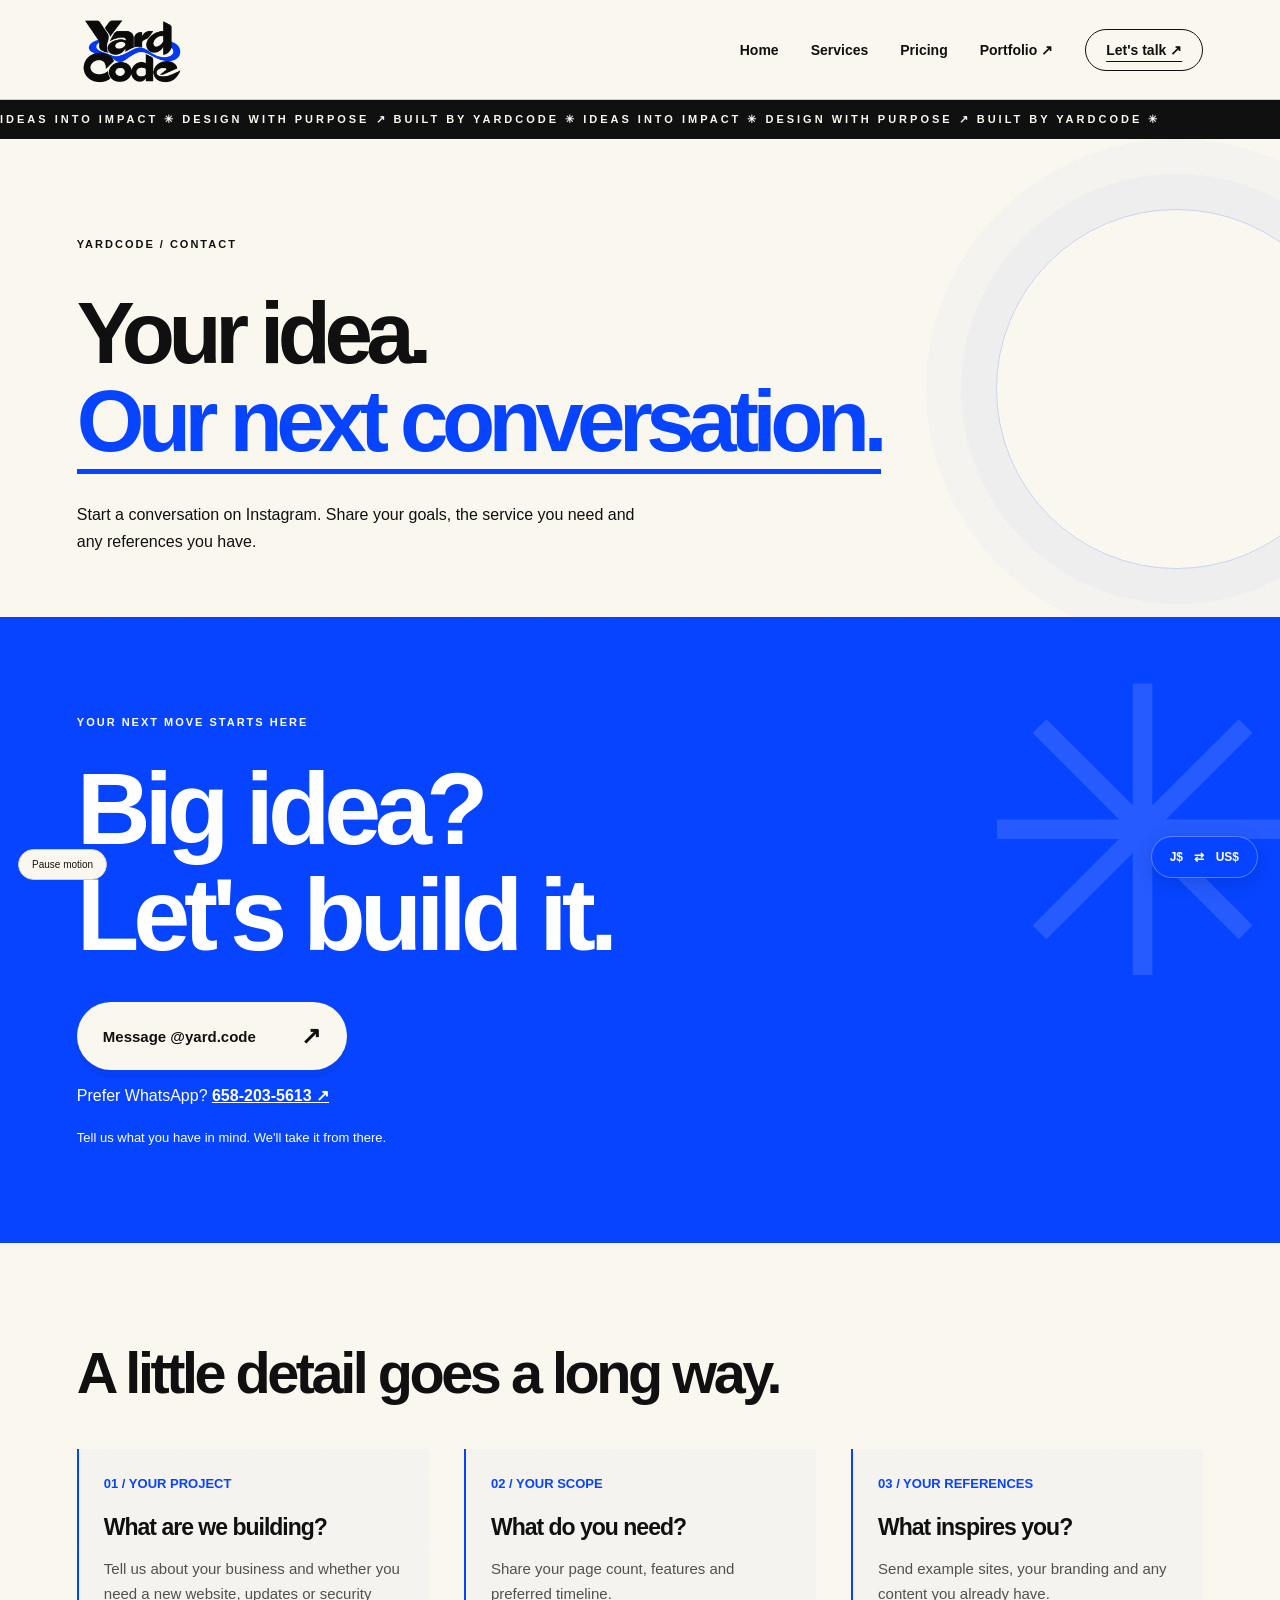
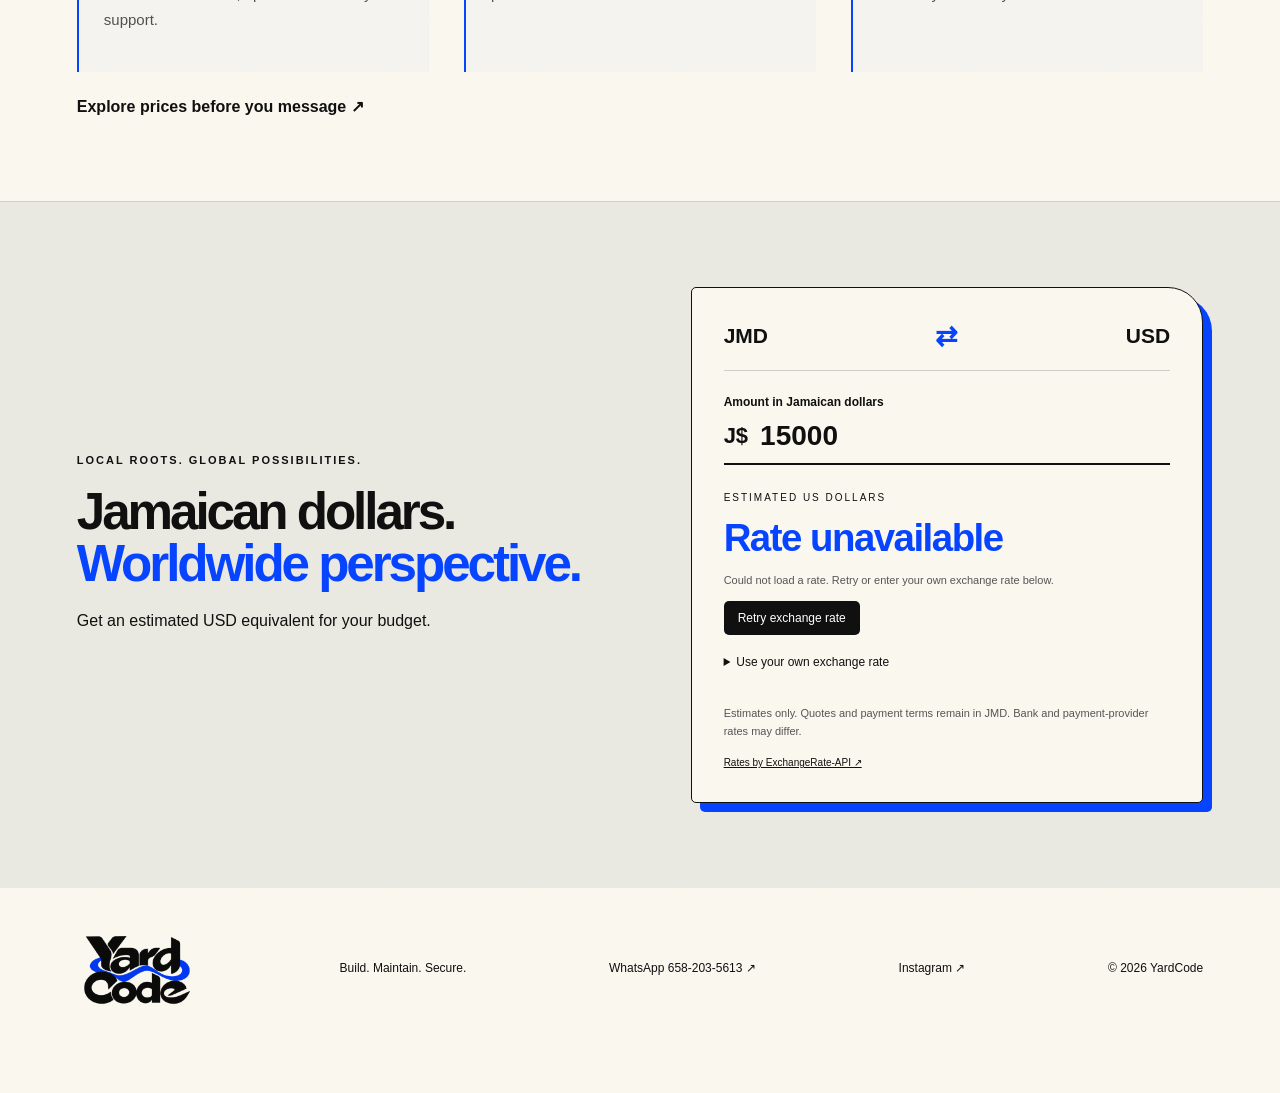
==== commit 041160d8: "Open business number in WhatsApp" ====
--- a/contact.html
+++ b/contact.html
@@ -2,8 +2,9 @@
 <html lang="en"><head><meta charset="utf-8"><meta name="viewport" content="width=device-width,initial-scale=1"><meta name="description" content="YardCode web design, website maintenance and cybersecurity services. Explore transparent pricing in Jamaican dollars and discuss your project."><meta name="theme-color" content="#0644ff"><title>Contact — YardCode</title><link rel="stylesheet" href="style.css?v=5"><script src="app.js?v=4" defer></script></head>
 <body><a class="skip" href="#main">Skip to content</a>
 <header><a class="wordmark" href="index.html" aria-label="YardCode home"><img src="assets/yardcode-logo.png" alt="YardCode" width="1536" height="1024"></a><button class="menu" aria-expanded="false" aria-controls="navigation">Menu +</button><nav id="navigation" aria-label="Main navigation"><a href="index.html">Home</a><a href="services.html">Services</a><a href="pricing.html">Pricing</a><a href="https://kevorwilliams18-a11y.github.io/" target="_blank" rel="noopener noreferrer">Portfolio ↗</a><a class="small-cta" href="contact.html" aria-current="page">Let's talk ↗</a></nav></header><div class="brand-ticker" aria-hidden="true"><div>IDEAS INTO IMPACT ✳ DESIGN WITH PURPOSE ↗ BUILT BY YARDCODE ✳ IDEAS INTO IMPACT ✳ DESIGN WITH PURPOSE ↗ BUILT BY YARDCODE ✳</div></div>
-<main id="main"><section class="page-intro section"><p class="eyebrow">YARDCODE / CONTACT</p><h1>Your idea.<br><em>Our next conversation.</em></h1><p>Start a conversation on Instagram. Share your goals, the service you need and any references you have.</p></section><section class="contact section" id="contact"><p class="eyebrow">YOUR NEXT MOVE STARTS HERE</p><h2>Big idea?<br>Let's build it.</h2><a class="button light instagram" href="https://www.instagram.com/yard.code?psln=MWxhOWpmZmo4ZGNocQ==">Message @yard.code <span>↗</span></a><p>Prefer to call? <a href="tel:+16582035613" style="font-weight:700;text-decoration:underline" aria-label="Call YardCode at 658 203 5613">658-203-5613 ↗</a></p><p>Tell us what you have in mind. We'll take it from there.</p></section><section class="section"><h2>A little detail goes a long way.</h2><div class="process-grid"><article><b>01 / YOUR PROJECT</b><h3>What are we building?</h3><p>Tell us about your business and whether you need a new website, updates or security support.</p></article><article><b>02 / YOUR SCOPE</b><h3>What do you need?</h3><p>Share your page count, features and preferred timeline.</p></article><article><b>03 / YOUR REFERENCES</b><h3>What inspires you?</h3><p>Send example sites, your branding and any content you already have.</p></article></div><a class="text-link" href="pricing.html">Explore prices before you message ↗</a></section><section class="section currency-section" id="currency-converter"><div><p class="eyebrow">LOCAL ROOTS. GLOBAL POSSIBILITIES.</p><h2>Jamaican dollars.<br><em>Worldwide perspective.</em></h2><p>Get an estimated USD equivalent for your budget.</p></div><div class="converter-card"><div class="converter-heading"><span>JMD</span><b>⇄</b><span>USD</span></div><label for="jmd-amount">Amount in Jamaican dollars</label><div class="amount-field"><span>J$</span><input id="jmd-amount" type="number" min="0" step="any" value="15000" inputmode="decimal"></div><p class="conversion-label">ESTIMATED US DOLLARS</p><output id="usd-result" for="jmd-amount" aria-live="polite">Loading rate…</output><p id="fx-status" role="status">Checking the latest available exchange rate.</p><button type="button" id="fx-retry" hidden>Retry exchange rate</button><details class="manual-rate"><summary>Use your own exchange rate</summary><label for="manual-rate">JMD for 1 USD</label><input id="manual-rate" type="number" min="0.000001" step="any" placeholder="Enter a rate"><button type="button" id="fx-manual">Apply rate</button></details><p class="fx-note">Estimates only. Quotes and payment terms remain in JMD. Bank and payment-provider rates may differ.</p><a href="https://www.exchangerate-api.com" target="_blank" rel="noopener noreferrer">Rates by ExchangeRate-API ↗</a></div></section><a class="converter-fab" href="#currency-converter" aria-label="Open JMD to USD converter">J$ <span>⇄</span> US$</a><button class="motion-toggle" type="button" aria-pressed="false">Pause motion</button></main><footer><a class="wordmark" href="index.html"><img src="assets/yardcode-logo.png" alt="YardCode" width="1536" height="1024"></a><p>Build. Maintain. Secure.</p><a href="tel:+16582035613" aria-label="Call YardCode at 658 203 5613">Call 658-203-5613 ↗</a><a class="instagram" href="https://www.instagram.com/yard.code?psln=MWxhOWpmZmo4ZGNocQ==">Instagram ↗</a><small>© <span id="year">2026</span> YardCode</small></footer></body></html>
+<main id="main"><section class="page-intro section"><p class="eyebrow">YARDCODE / CONTACT</p><h1>Your idea.<br><em>Our next conversation.</em></h1><p>Start a conversation on Instagram. Share your goals, the service you need and any references you have.</p></section><section class="contact section" id="contact"><p class="eyebrow">YOUR NEXT MOVE STARTS HERE</p><h2>Big idea?<br>Let's build it.</h2><a class="button light instagram" href="https://www.instagram.com/yard.code?psln=MWxhOWpmZmo4ZGNocQ==">Message @yard.code <span>↗</span></a><p>Prefer WhatsApp? <a href="https://wa.me/16582035613" target="_blank" rel="noopener noreferrer" style="font-weight:700;text-decoration:underline" aria-label="Message YardCode on WhatsApp at 658 203 5613">658-203-5613 ↗</a></p><p>Tell us what you have in mind. We'll take it from there.</p></section><section class="section"><h2>A little detail goes a long way.</h2><div class="process-grid"><article><b>01 / YOUR PROJECT</b><h3>What are we building?</h3><p>Tell us about your business and whether you need a new website, updates or security support.</p></article><article><b>02 / YOUR SCOPE</b><h3>What do you need?</h3><p>Share your page count, features and preferred timeline.</p></article><article><b>03 / YOUR REFERENCES</b><h3>What inspires you?</h3><p>Send example sites, your branding and any content you already have.</p></article></div><a class="text-link" href="pricing.html">Explore prices before you message ↗</a></section><section class="section currency-section" id="currency-converter"><div><p class="eyebrow">LOCAL ROOTS. GLOBAL POSSIBILITIES.</p><h2>Jamaican dollars.<br><em>Worldwide perspective.</em></h2><p>Get an estimated USD equivalent for your budget.</p></div><div class="converter-card"><div class="converter-heading"><span>JMD</span><b>⇄</b><span>USD</span></div><label for="jmd-amount">Amount in Jamaican dollars</label><div class="amount-field"><span>J$</span><input id="jmd-amount" type="number" min="0" step="any" value="15000" inputmode="decimal"></div><p class="conversion-label">ESTIMATED US DOLLARS</p><output id="usd-result" for="jmd-amount" aria-live="polite">Loading rate…</output><p id="fx-status" role="status">Checking the latest available exchange rate.</p><button type="button" id="fx-retry" hidden>Retry exchange rate</button><details class="manual-rate"><summary>Use your own exchange rate</summary><label for="manual-rate">JMD for 1 USD</label><input id="manual-rate" type="number" min="0.000001" step="any" placeholder="Enter a rate"><button type="button" id="fx-manual">Apply rate</button></details><p class="fx-note">Estimates only. Quotes and payment terms remain in JMD. Bank and payment-provider rates may differ.</p><a href="https://www.exchangerate-api.com" target="_blank" rel="noopener noreferrer">Rates by ExchangeRate-API ↗</a></div></section><a class="converter-fab" href="#currency-converter" aria-label="Open JMD to USD converter">J$ <span>⇄</span> US$</a><button class="motion-toggle" type="button" aria-pressed="false">Pause motion</button></main><footer><a class="wordmark" href="index.html"><img src="assets/yardcode-logo.png" alt="YardCode" width="1536" height="1024"></a><p>Build. Maintain. Secure.</p><a href="https://wa.me/16582035613" target="_blank" rel="noopener noreferrer" aria-label="Message YardCode on WhatsApp at 658 203 5613">WhatsApp 658-203-5613 ↗</a><a class="instagram" href="https://www.instagram.com/yard.code?psln=MWxhOWpmZmo4ZGNocQ==">Instagram ↗</a><small>© <span id="year">2026</span> YardCode</small></footer></body></html>
 
 
 
 
+
